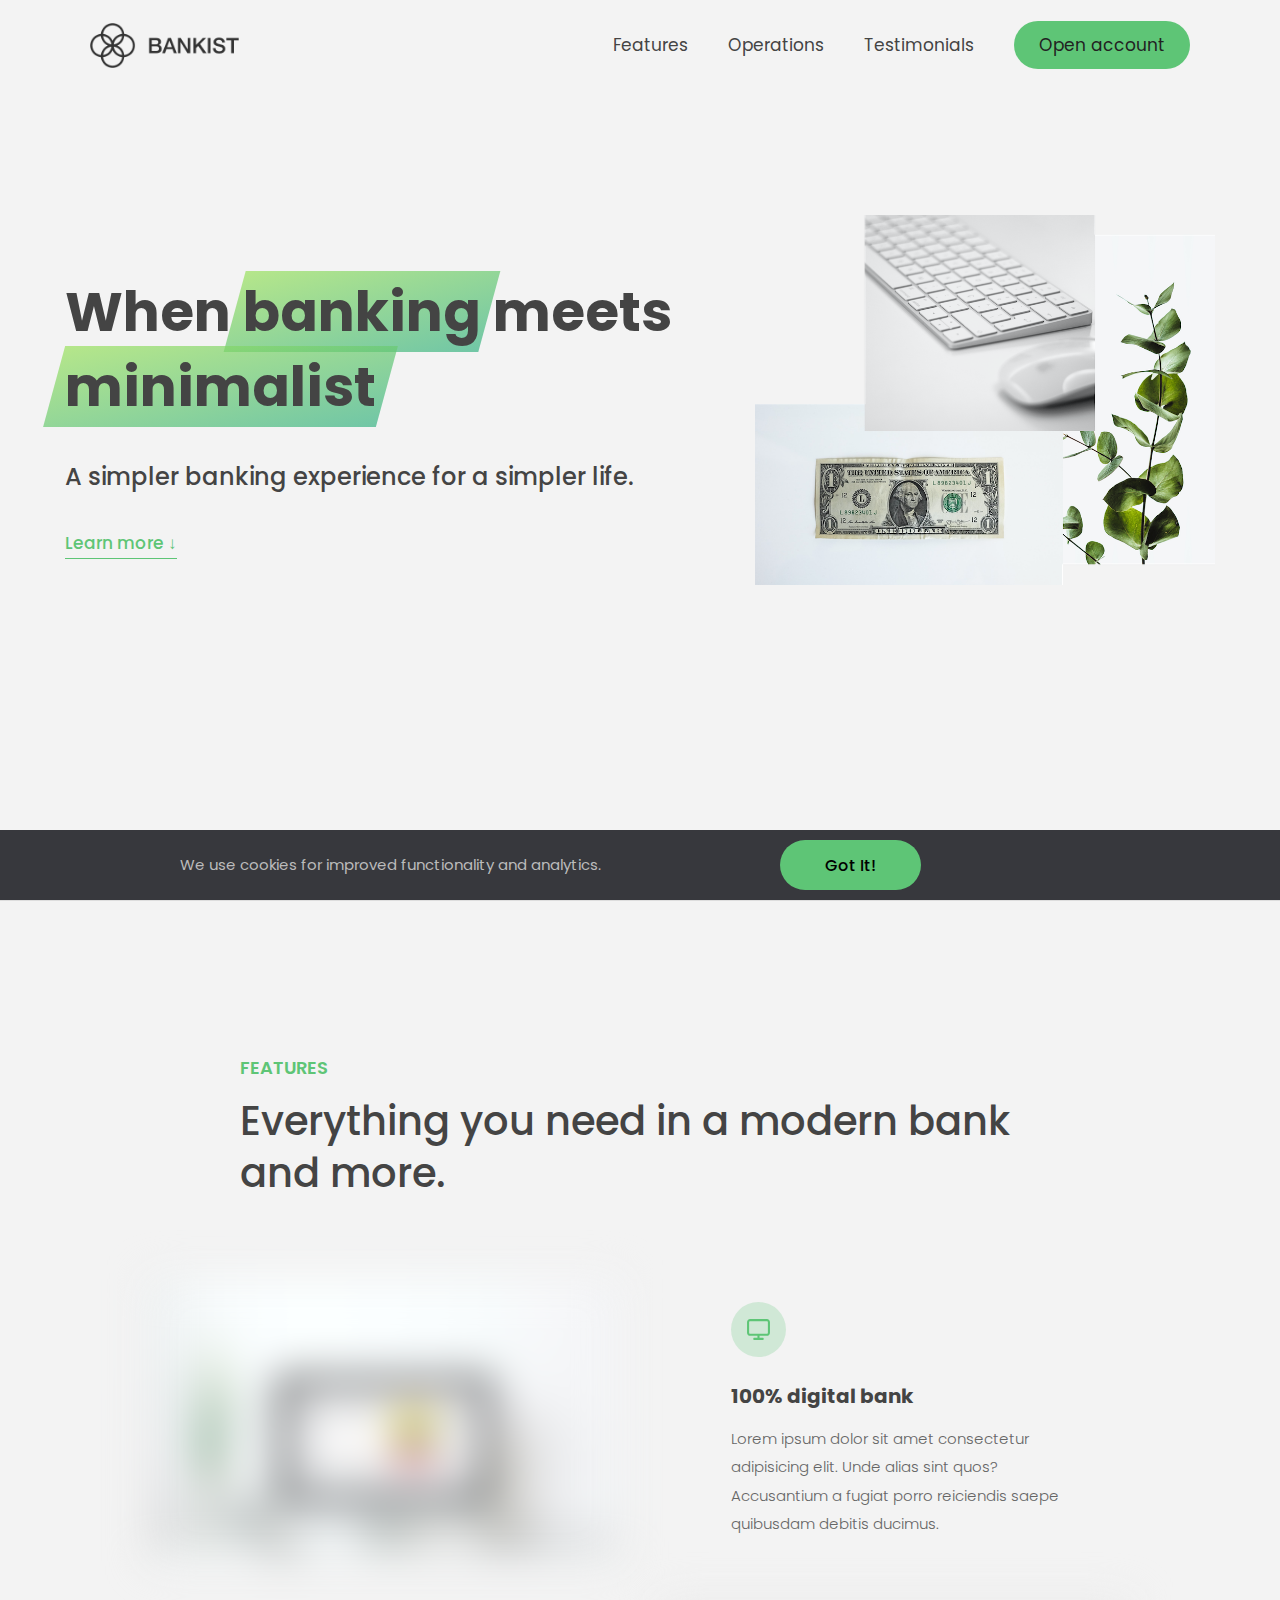
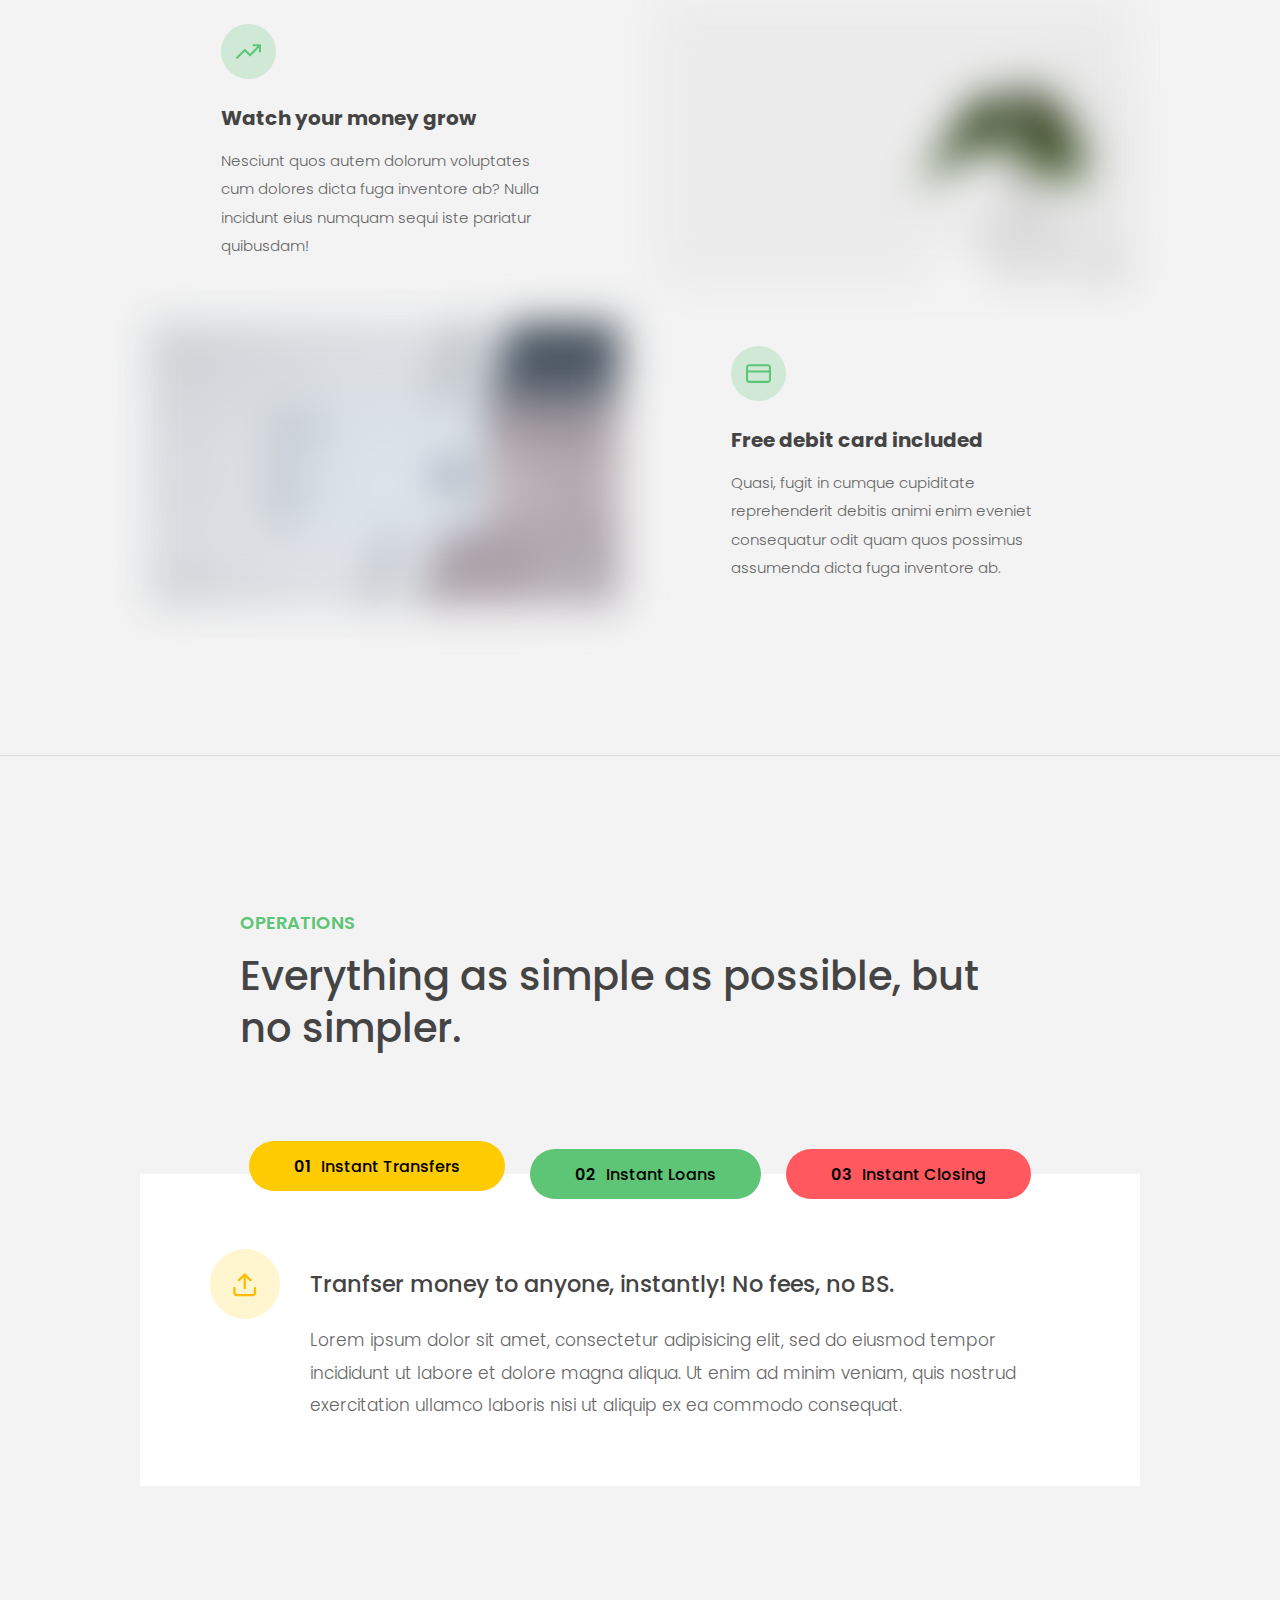
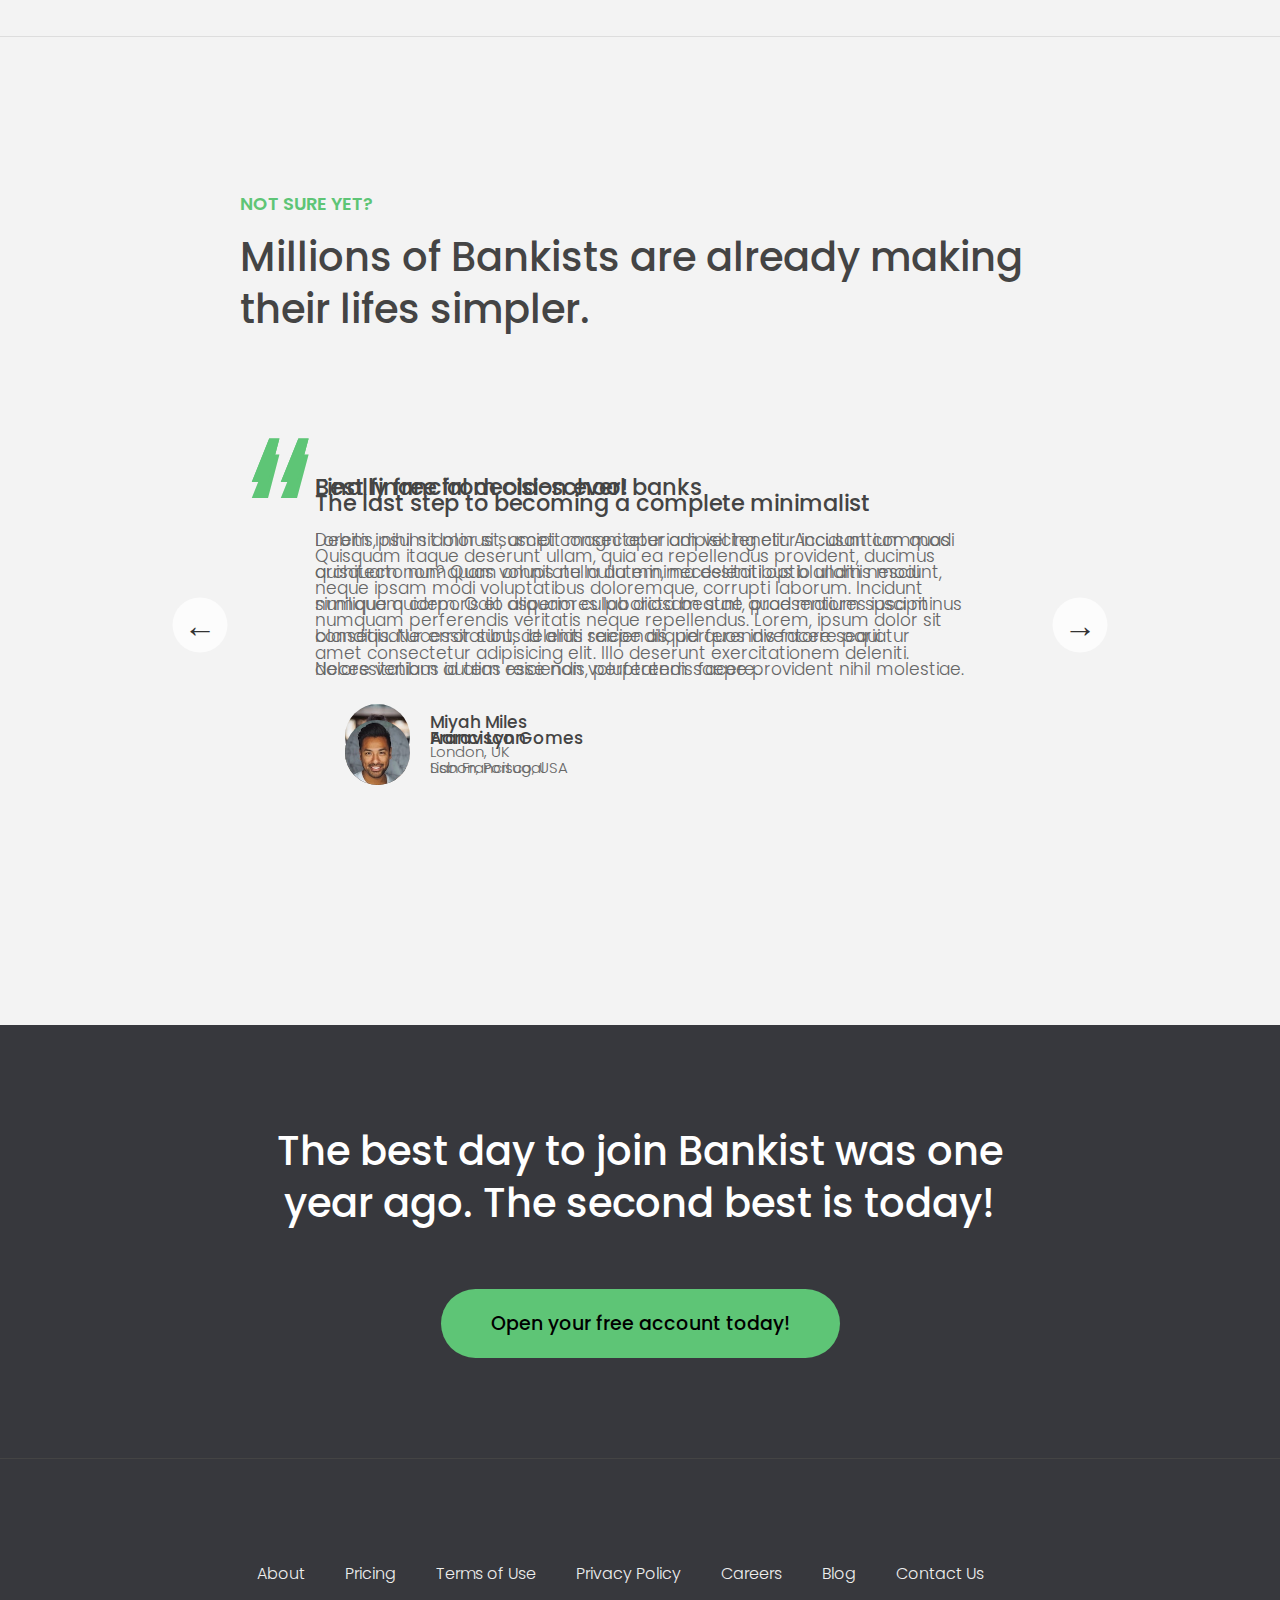
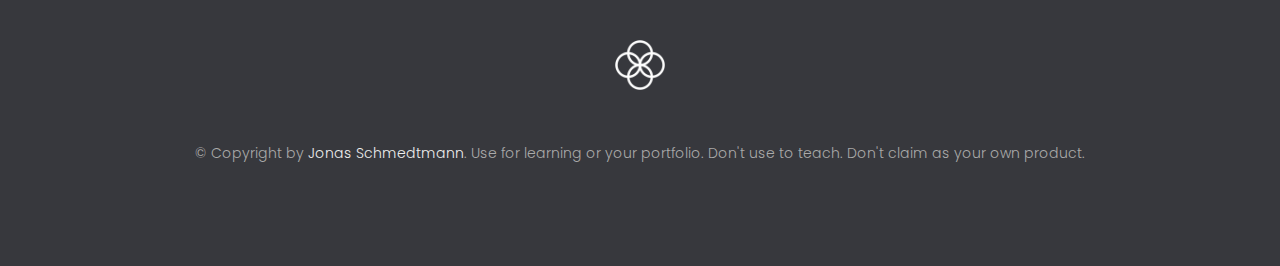
==== 13-Advanced-DOM-Bankist/index.html @ a2895d8b "Advanced DOM" ====
<!DOCTYPE html>
<html lang="en">
  <head>
    <meta charset="UTF-8" />
    <meta name="viewport" content="width=device-width, initial-scale=1.0" />
    <meta http-equiv="X-UA-Compatible" content="ie=edge" />
    <link rel="shortcut icon" type="image/png" href="img/icon.png" />

    <link
      href="https://fonts.googleapis.com/css?family=Poppins:300,400,500,600&display=swap"
      rel="stylesheet"
    />
    <link rel="stylesheet" href="style.css" />
    <title>Bankist | When Banking meets Minimalist</title>
  </head>
  <body>
    <header class="header">
      <nav class="nav">
        <img
          src="img/logo.png"
          alt="Bankist logo"
          class="nav__logo"
          id="logo"
          designer="john"
          data-version-number="3"
        />
        <ul class="nav__links">
          <li class="nav__item">
            <a class="nav__link" href="#">Features</a>
          </li>
          <li class="nav__item">
            <a class="nav__link" href="">Operations</a>
          </li>
          <li class="nav__item">
            <a class="nav__link" href="">Testimonials</a>
          </li>
          <li class="nav__item">
            <a class="nav__link nav__link--btn btn--show-modal" href="#"
              >Open account</a
            >
          </li>
        </ul>
      </nav>

      <div class="header__title">
        <h1 onClick="alert('HTML Alert')">
          When
          <!-- Green highlight effect -->
          <span class="highlight">banking</span>
          meets<br />
          <span class="highlight">minimalist</span>
        </h1>
        <h4>A simpler banking experience for a simpler life.</h4>
        <button class="btn--text btn--scroll-to">Learn more &DownArrow;</button>
        <img
          src="img/hero.png"
          class="header__img"
          alt="Minimalist bank items"
        />
      </div>
    </header>

    <section class="section" id="section--1">
      <div class="section__title">
        <h2 class="section__description">Features</h2>
        <h3 class="section__header">
          Everything you need in a modern bank and more.
        </h3>
      </div>

      <div class="features">
        <img
          src="img/digital-lazy.jpg"
          data-src="img/digital.jpg"
          alt="Computer"
          class="features__img lazy-img"
        />
        <div class="features__feature">
          <div class="features__icon">
            <svg>
              <use xlink:href="img/icons.svg#icon-monitor"></use>
            </svg>
          </div>
          <h5 class="features__header">100% digital bank</h5>
          <p>
            Lorem ipsum dolor sit amet consectetur adipisicing elit. Unde alias
            sint quos? Accusantium a fugiat porro reiciendis saepe quibusdam
            debitis ducimus.
          </p>
        </div>

        <div class="features__feature">
          <div class="features__icon">
            <svg>
              <use xlink:href="img/icons.svg#icon-trending-up"></use>
            </svg>
          </div>
          <h5 class="features__header">Watch your money grow</h5>
          <p>
            Nesciunt quos autem dolorum voluptates cum dolores dicta fuga
            inventore ab? Nulla incidunt eius numquam sequi iste pariatur
            quibusdam!
          </p>
        </div>
        <img
          src="img/grow-lazy.jpg"
          data-src="img/grow.jpg"
          alt="Plant"
          class="features__img lazy-img"
        />

        <img
          src="img/card-lazy.jpg"
          data-src="img/card.jpg"
          alt="Credit card"
          class="features__img lazy-img"
        />
        <div class="features__feature">
          <div class="features__icon">
            <svg>
              <use xlink:href="img/icons.svg#icon-credit-card"></use>
            </svg>
          </div>
          <h5 class="features__header">Free debit card included</h5>
          <p>
            Quasi, fugit in cumque cupiditate reprehenderit debitis animi enim
            eveniet consequatur odit quam quos possimus assumenda dicta fuga
            inventore ab.
          </p>
        </div>
      </div>
    </section>

    <section class="section" id="section--2">
      <div class="section__title">
        <h2 class="section__description">Operations</h2>
        <h3 class="section__header">
          Everything as simple as possible, but no simpler.
        </h3>
      </div>

      <div class="operations">
        <div class="operations__tab-container">
          <button
            class="btn operations__tab operations__tab--1 operations__tab--active"
            data-tab="1"
          >
            <span>01</span>Instant Transfers
          </button>
          <button class="btn operations__tab operations__tab--2" data-tab="2">
            <span>02</span>Instant Loans
          </button>
          <button class="btn operations__tab operations__tab--3" data-tab="3">
            <span>03</span>Instant Closing
          </button>
        </div>
        <div
          class="operations__content operations__content--1 operations__content--active"
        >
          <div class="operations__icon operations__icon--1">
            <svg>
              <use xlink:href="img/icons.svg#icon-upload"></use>
            </svg>
          </div>
          <h5 class="operations__header">
            Tranfser money to anyone, instantly! No fees, no BS.
          </h5>
          <p>
            Lorem ipsum dolor sit amet, consectetur adipisicing elit, sed do
            eiusmod tempor incididunt ut labore et dolore magna aliqua. Ut enim
            ad minim veniam, quis nostrud exercitation ullamco laboris nisi ut
            aliquip ex ea commodo consequat.
          </p>
        </div>

        <div class="operations__content operations__content--2">
          <div class="operations__icon operations__icon--2">
            <svg>
              <use xlink:href="img/icons.svg#icon-home"></use>
            </svg>
          </div>
          <h5 class="operations__header">
            Buy a home or make your dreams come true, with instant loans.
          </h5>
          <p>
            Duis aute irure dolor in reprehenderit in voluptate velit esse
            cillum dolore eu fugiat nulla pariatur. Excepteur sint occaecat
            cupidatat non proident, sunt in culpa qui officia deserunt mollit
            anim id est laborum.
          </p>
        </div>
        <div class="operations__content operations__content--3">
          <div class="operations__icon operations__icon--3">
            <svg>
              <use xlink:href="img/icons.svg#icon-user-x"></use>
            </svg>
          </div>
          <h5 class="operations__header">
            No longer need your account? No problem! Close it instantly.
          </h5>
          <p>
            Excepteur sint occaecat cupidatat non proident, sunt in culpa qui
            officia deserunt mollit anim id est laborum. Ut enim ad minim
            veniam, quis nostrud exercitation ullamco laboris nisi ut aliquip ex
            ea commodo consequat.
          </p>
        </div>
      </div>
    </section>

    <section class="section" id="section--3">
      <div class="section__title section__title--testimonials">
        <h2 class="section__description">Not sure yet?</h2>
        <h3 class="section__header">
          Millions of Bankists are already making their lifes simpler.
        </h3>
      </div>

      <div class="slider">
        <div class="slide slide--1">
          <div class="testimonial">
            <h5 class="testimonial__header">Best financial decision ever!</h5>
            <blockquote class="testimonial__text">
              Lorem ipsum dolor sit, amet consectetur adipisicing elit.
              Accusantium quas quisquam non? Quas voluptate nulla minima
              deleniti optio ullam nesciunt, numquam corporis et asperiores
              laboriosam sunt, praesentium suscipit blanditiis. Necessitatibus
              id alias reiciendis, perferendis facere pariatur dolore veniam
              autem esse non voluptatem saepe provident nihil molestiae.
            </blockquote>
            <address class="testimonial__author">
              <img src="img/user-1.jpg" alt="" class="testimonial__photo" />
              <h6 class="testimonial__name">Aarav Lynn</h6>
              <p class="testimonial__location">San Francisco, USA</p>
            </address>
          </div>
        </div>

        <div class="slide slide--2">
          <div class="testimonial">
            <h5 class="testimonial__header">
              The last step to becoming a complete minimalist
            </h5>
            <blockquote class="testimonial__text">
              Quisquam itaque deserunt ullam, quia ea repellendus provident,
              ducimus neque ipsam modi voluptatibus doloremque, corrupti
              laborum. Incidunt numquam perferendis veritatis neque repellendus.
              Lorem, ipsum dolor sit amet consectetur adipisicing elit. Illo
              deserunt exercitationem deleniti.
            </blockquote>
            <address class="testimonial__author">
              <img src="img/user-2.jpg" alt="" class="testimonial__photo" />
              <h6 class="testimonial__name">Miyah Miles</h6>
              <p class="testimonial__location">London, UK</p>
            </address>
          </div>
        </div>

        <div class="slide slide--3">
          <div class="testimonial">
            <h5 class="testimonial__header">
              Finally free from old-school banks
            </h5>
            <blockquote class="testimonial__text">
              Debitis, nihil sit minus suscipit magni aperiam vel tenetur
              incidunt commodi architecto numquam omnis nulla autem,
              necessitatibus blanditiis modi similique quidem. Odio aliquam
              culpa dicta beatae quod maiores ipsa minus consequatur error sunt,
              deleniti saepe aliquid quos inventore sequi. Necessitatibus id
              alias reiciendis, perferendis facere.
            </blockquote>
            <address class="testimonial__author">
              <img src="img/user-3.jpg" alt="" class="testimonial__photo" />
              <h6 class="testimonial__name">Francisco Gomes</h6>
              <p class="testimonial__location">Lisbon, Portugal</p>
            </address>
          </div>
        </div>

        <!-- <div class="slide"><img src="img/img-1.jpg" alt="Photo 1" /></div>
        <div class="slide"><img src="img/img-2.jpg" alt="Photo 2" /></div>
        <div class="slide"><img src="img/img-3.jpg" alt="Photo 3" /></div>
        <div class="slide"><img src="img/img-4.jpg" alt="Photo 4" /></div> -->
        <button class="slider__btn slider__btn--left">&larr;</button>
        <button class="slider__btn slider__btn--right">&rarr;</button>
        <div class="dots"></div>
      </div>
    </section>

    <section class="section section--sign-up">
      <div class="section__title">
        <h3 class="section__header">
          The best day to join Bankist was one year ago. The second best is
          today!
        </h3>
      </div>
      <button class="btn btn--show-modal">Open your free account today!</button>
    </section>

    <footer class="footer">
      <ul class="footer__nav">
        <li class="footer__item">
          <a class="footer__link" href="#">About</a>
        </li>
        <li class="footer__item">
          <a class="footer__link" href="#">Pricing</a>
        </li>
        <li class="footer__item">
          <a class="footer__link" href="#">Terms of Use</a>
        </li>
        <li class="footer__item">
          <a class="footer__link" href="#">Privacy Policy</a>
        </li>
        <li class="footer__item">
          <a class="footer__link" href="#">Careers</a>
        </li>
        <li class="footer__item">
          <a class="footer__link" href="#">Blog</a>
        </li>
        <li class="footer__item">
          <a class="footer__link" href="#">Contact Us</a>
        </li>
      </ul>
      <img src="img/icon.png" alt="Logo" class="footer__logo" />
      <p class="footer__copyright">
        &copy; Copyright by
        <a
          class="footer__link twitter-link"
          target="_blank"
          href="https://twitter.com/jonasschmedtman"
          >Jonas Schmedtmann</a
        >. Use for learning or your portfolio. Don't use to teach. Don't claim
        as your own product.
      </p>
    </footer>

    <div class="modal hidden">
      <button class="btn--close-modal">&times;</button>
      <h2 class="modal__header">
        Open your bank account <br />
        in just <span class="highlight">5 minutes</span>
      </h2>
      <form class="modal__form">
        <label>First Name</label>
        <input type="text" />
        <label>Last Name</label>
        <input type="text" />
        <label>Email Address</label>
        <input type="email" />
        <button class="btn">Next step &rarr;</button>
      </form>
    </div>
    <div class="overlay hidden"></div>

    <script src="script.js"></script>
  </body>
</html>
---- 13-Advanced-DOM-Bankist/style.css ----
/* The page is NOT responsive. You can implement responsiveness yourself if you wanna have some fun 😃 */

:root {
  --color-primary: #5ec576;
  --color-secondary: #ffcb03;
  --color-tertiary: #ff585f;
  --color-primary-darker: #4bbb7d;
  --color-secondary-darker: #ffbb00;
  --color-tertiary-darker: #fd424b;
  --color-primary-opacity: #5ec5763a;
  --color-secondary-opacity: #ffcd0331;
  --color-tertiary-opacity: #ff58602d;
  --gradient-primary: linear-gradient(to top left, #39b385, #9be15d);
  --gradient-secondary: linear-gradient(to top left, #ffb003, #ffcb03);
}

* {
  margin: 0;
  padding: 0;
  box-sizing: inherit;
}

html {
  font-size: 62.5%;
  box-sizing: border-box;
}

body {
  font-family: 'Poppins', sans-serif;
  font-weight: 300;
  color: #444;
  line-height: 1.9;
  background-color: #f3f3f3;
}

/* GENERAL ELEMENTS */
.section {
  padding: 15rem 3rem;
  border-top: 1px solid #ddd;

  transition: transform 1s, opacity 1s;
}

.section--hidden {
  opacity: 0;
  transform: translateY(8rem);
}

.section__title {
  max-width: 80rem;
  margin: 0 auto 8rem auto;
}

.section__description {
  font-size: 1.8rem;
  font-weight: 600;
  text-transform: uppercase;
  color: var(--color-primary);
  margin-bottom: 1rem;
}

.section__header {
  font-size: 4rem;
  line-height: 1.3;
  font-weight: 500;
}

.btn {
  display: inline-block;
  background-color: var(--color-primary);
  font-size: 1.6rem;
  font-family: inherit;
  font-weight: 500;
  border: none;
  padding: 1.25rem 4.5rem;
  border-radius: 10rem;
  cursor: pointer;
  transition: all 0.3s;
}

.btn:hover {
  background-color: var(--color-primary-darker);
}

.btn--text {
  display: inline-block;
  background: none;
  font-size: 1.7rem;
  font-family: inherit;
  font-weight: 500;
  color: var(--color-primary);
  border: none;
  border-bottom: 1px solid currentColor;
  padding-bottom: 2px;
  cursor: pointer;
  transition: all 0.3s;
}

p {
  color: #666;
}

/* This is BAD for accessibility! Don't do in the real world! */
button:focus {
  outline: none;
}

img {
  transition: filter 0.5s;
}

.lazy-img {
  filter: blur(20px);
}

/* NAVIGATION */
.nav {
  display: flex;
  justify-content: space-between;
  align-items: center;
  height: 9rem;
  width: 100%;
  padding: 0 6rem;
  z-index: 100;
}

/* nav and stickly class at the same time */
.nav.sticky {
  position: fixed;
  background-color: rgba(255, 255, 255, 0.95);
}

.nav__logo {
  height: 4.5rem;
  transition: all 0.3s;
}

.nav__links {
  display: flex;
  align-items: center;
  list-style: none;
}

.nav__item {
  margin-left: 4rem;
}

.nav__link:link,
.nav__link:visited {
  font-size: 1.7rem;
  font-weight: 400;
  color: inherit;
  text-decoration: none;
  display: block;
  transition: all 0.3s;
}

.nav__link--btn:link,
.nav__link--btn:visited {
  padding: 0.8rem 2.5rem;
  border-radius: 3rem;
  background-color: var(--color-primary);
  color: #222;
}

.nav__link--btn:hover,
.nav__link--btn:active {
  color: inherit;
  background-color: var(--color-primary-darker);
  color: #333;
}

/* HEADER */
.header {
  padding: 0 3rem;
  height: 100vh;
  display: flex;
  flex-direction: column;
  align-items: center;
}

.header__title {
  flex: 1;

  max-width: 115rem;
  display: grid;
  grid-template-columns: 3fr 2fr;
  row-gap: 3rem;
  align-content: center;
  justify-content: center;

  align-items: start;
  justify-items: start;
}

h1 {
  font-size: 5.5rem;
  line-height: 1.35;
}

h4 {
  font-size: 2.4rem;
  font-weight: 500;
}

.header__img {
  width: 100%;
  grid-column: 2 / 3;
  grid-row: 1 / span 4;
  transform: translateY(-6rem);
}

.highlight {
  position: relative;
}

.highlight::after {
  display: block;
  content: '';
  position: absolute;
  bottom: 0;
  left: 0;
  height: 100%;
  width: 100%;
  z-index: -1;
  opacity: 0.7;
  transform: scale(1.07, 1.05) skewX(-15deg);
  background-image: var(--gradient-primary);
}

/* FEATURES */
.features {
  display: grid;
  grid-template-columns: 1fr 1fr;
  gap: 4rem;
  margin: 0 12rem;
}

.features__img {
  width: 100%;
}

.features__feature {
  align-self: center;
  justify-self: center;
  width: 70%;
  font-size: 1.5rem;
}

.features__icon {
  display: flex;
  align-items: center;
  justify-content: center;
  background-color: var(--color-primary-opacity);
  height: 5.5rem;
  width: 5.5rem;
  border-radius: 50%;
  margin-bottom: 2rem;
}

.features__icon svg {
  height: 2.5rem;
  width: 2.5rem;
  fill: var(--color-primary);
}

.features__header {
  font-size: 2rem;
  margin-bottom: 1rem;
}

/* OPERATIONS */
.operations {
  max-width: 100rem;
  margin: 12rem auto 0 auto;

  background-color: #fff;
}

.operations__tab-container {
  display: flex;
  justify-content: center;
}

.operations__tab {
  margin-right: 2.5rem;
  transform: translateY(-50%);
}

.operations__tab span {
  margin-right: 1rem;
  font-weight: 600;
  display: inline-block;
}

.operations__tab--1 {
  background-color: var(--color-secondary);
}

.operations__tab--1:hover {
  background-color: var(--color-secondary-darker);
}

.operations__tab--3 {
  background-color: var(--color-tertiary);
  margin: 0;
}

.operations__tab--3:hover {
  background-color: var(--color-tertiary-darker);
}

.operations__tab--active {
  transform: translateY(-66%);
}

.operations__content {
  display: none;

  /* JUST PRESENTATIONAL */
  font-size: 1.7rem;
  padding: 2.5rem 7rem 6.5rem 7rem;
}

.operations__content--active {
  display: grid;
  grid-template-columns: 7rem 1fr;
  column-gap: 3rem;
  row-gap: 0.5rem;
}

.operations__header {
  font-size: 2.25rem;
  font-weight: 500;
  align-self: center;
}

.operations__icon {
  display: flex;
  align-items: center;
  justify-content: center;
  height: 7rem;
  width: 7rem;
  border-radius: 50%;
}

.operations__icon svg {
  height: 2.75rem;
  width: 2.75rem;
}

.operations__content p {
  grid-column: 2;
}

.operations__icon--1 {
  background-color: var(--color-secondary-opacity);
}
.operations__icon--2 {
  background-color: var(--color-primary-opacity);
}
.operations__icon--3 {
  background-color: var(--color-tertiary-opacity);
}
.operations__icon--1 svg {
  fill: var(--color-secondary-darker);
}
.operations__icon--2 svg {
  fill: var(--color-primary);
}
.operations__icon--3 svg {
  fill: var(--color-tertiary);
}

/* SLIDER */
.slider {
  max-width: 100rem;
  height: 50rem;
  margin: 0 auto;
  position: relative;

  /* IN THE END */
  overflow: hidden;
}

.slide {
  position: absolute;
  top: 0;
  width: 100%;
  height: 50rem;

  display: flex;
  align-items: center;
  justify-content: center;

  /* THIS creates the animation! */
  transition: transform 1s;
}

.slide > img {
  /* Only for images that have different size than slide */
  width: 100%;
  height: 100%;
  object-fit: cover;
}

.slider__btn {
  position: absolute;
  top: 50%;
  z-index: 10;

  border: none;
  background: rgba(255, 255, 255, 0.7);
  font-family: inherit;
  color: #333;
  border-radius: 50%;
  height: 5.5rem;
  width: 5.5rem;
  font-size: 3.25rem;
  cursor: pointer;
}

.slider__btn--left {
  left: 6%;
  transform: translate(-50%, -50%);
}

.slider__btn--right {
  right: 6%;
  transform: translate(50%, -50%);
}

.dots {
  position: absolute;
  bottom: 5%;
  left: 50%;
  transform: translateX(-50%);
  display: flex;
}

.dots__dot {
  border: none;
  background-color: #b9b9b9;
  opacity: 0.7;
  height: 1rem;
  width: 1rem;
  border-radius: 50%;
  margin-right: 1.75rem;
  cursor: pointer;
  transition: all 0.5s;

  /* Only necessary when overlying images */
  /* box-shadow: 0 0.6rem 1.5rem rgba(0, 0, 0, 0.7); */
}

.dots__dot:last-child {
  margin: 0;
}

.dots__dot--active {
  /* background-color: #fff; */
  background-color: #888;
  opacity: 1;
}

/* TESTIMONIALS */
.testimonial {
  width: 65%;
  position: relative;
}

.testimonial::before {
  content: '\201C';
  position: absolute;
  top: -5.7rem;
  left: -6.8rem;
  line-height: 1;
  font-size: 20rem;
  font-family: inherit;
  color: var(--color-primary);
  z-index: -1;
}

.testimonial__header {
  font-size: 2.25rem;
  font-weight: 500;
  margin-bottom: 1.5rem;
}

.testimonial__text {
  font-size: 1.7rem;
  margin-bottom: 3.5rem;
  color: #666;
}

.testimonial__author {
  margin-left: 3rem;
  font-style: normal;

  display: grid;
  grid-template-columns: 6.5rem 1fr;
  column-gap: 2rem;
}

.testimonial__photo {
  grid-row: 1 / span 2;
  width: 6.5rem;
  border-radius: 50%;
}

.testimonial__name {
  font-size: 1.7rem;
  font-weight: 500;
  align-self: end;
  margin: 0;
}

.testimonial__location {
  font-size: 1.5rem;
}

.section__title--testimonials {
  margin-bottom: 4rem;
}

/* SIGNUP */
.section--sign-up {
  background-color: #37383d;
  border-top: none;
  border-bottom: 1px solid #444;
  text-align: center;
  padding: 10rem 3rem;
}

.section--sign-up .section__header {
  color: #fff;
  text-align: center;
}

.section--sign-up .section__title {
  margin-bottom: 6rem;
}

.section--sign-up .btn {
  font-size: 1.9rem;
  padding: 2rem 5rem;
}

/* FOOTER */
.footer {
  padding: 10rem 3rem;
  background-color: #37383d;
}

.footer__nav {
  list-style: none;
  display: flex;
  justify-content: center;
  margin-bottom: 5rem;
}

.footer__item {
  margin-right: 4rem;
}

.footer__link {
  font-size: 1.6rem;
  color: #eee;
  text-decoration: none;
}

.footer__logo {
  height: 5rem;
  display: block;
  margin: 0 auto;
  margin-bottom: 5rem;
}

.footer__copyright {
  font-size: 1.4rem;
  color: #aaa;
  text-align: center;
}

.footer__copyright .footer__link {
  font-size: 1.4rem;
}

/* MODAL WINDOW */
.modal {
  position: fixed;
  top: 50%;
  left: 50%;
  transform: translate(-50%, -50%);
  max-width: 60rem;
  background-color: #f3f3f3;
  padding: 5rem 6rem;
  box-shadow: 0 4rem 6rem rgba(0, 0, 0, 0.3);
  z-index: 1000;
  transition: all 0.5s;
}

.overlay {
  position: fixed;
  top: 0;
  left: 0;
  width: 100%;
  height: 100%;
  background-color: rgba(0, 0, 0, 0.5);
  backdrop-filter: blur(4px);
  z-index: 100;
  transition: all 0.5s;
}

.modal__header {
  font-size: 3.25rem;
  margin-bottom: 4.5rem;
  line-height: 1.5;
}

.modal__form {
  margin: 0 3rem;
  display: grid;
  grid-template-columns: 1fr 2fr;
  align-items: center;
  gap: 2.5rem;
}

.modal__form label {
  font-size: 1.7rem;
  font-weight: 500;
}

.modal__form input {
  font-size: 1.7rem;
  padding: 1rem 1.5rem;
  border: 1px solid #ddd;
  border-radius: 0.5rem;
}

.modal__form button {
  grid-column: 1 / span 2;
  justify-self: center;
  margin-top: 1rem;
}

.btn--close-modal {
  font-family: inherit;
  color: inherit;
  position: absolute;
  top: 0.5rem;
  right: 2rem;
  font-size: 4rem;
  cursor: pointer;
  border: none;
  background: none;
}

.hidden {
  visibility: hidden;
  opacity: 0;
}

/* COOKIE MESSAGE */
.cookie-message {
  display: flex;
  align-items: center;
  justify-content: space-evenly;
  width: 100%;
  background-color: white;
  color: #bbb;
  font-size: 1.5rem;
  font-weight: 400;
  padding-top: 10px;
  padding-bottom: 10px;
}
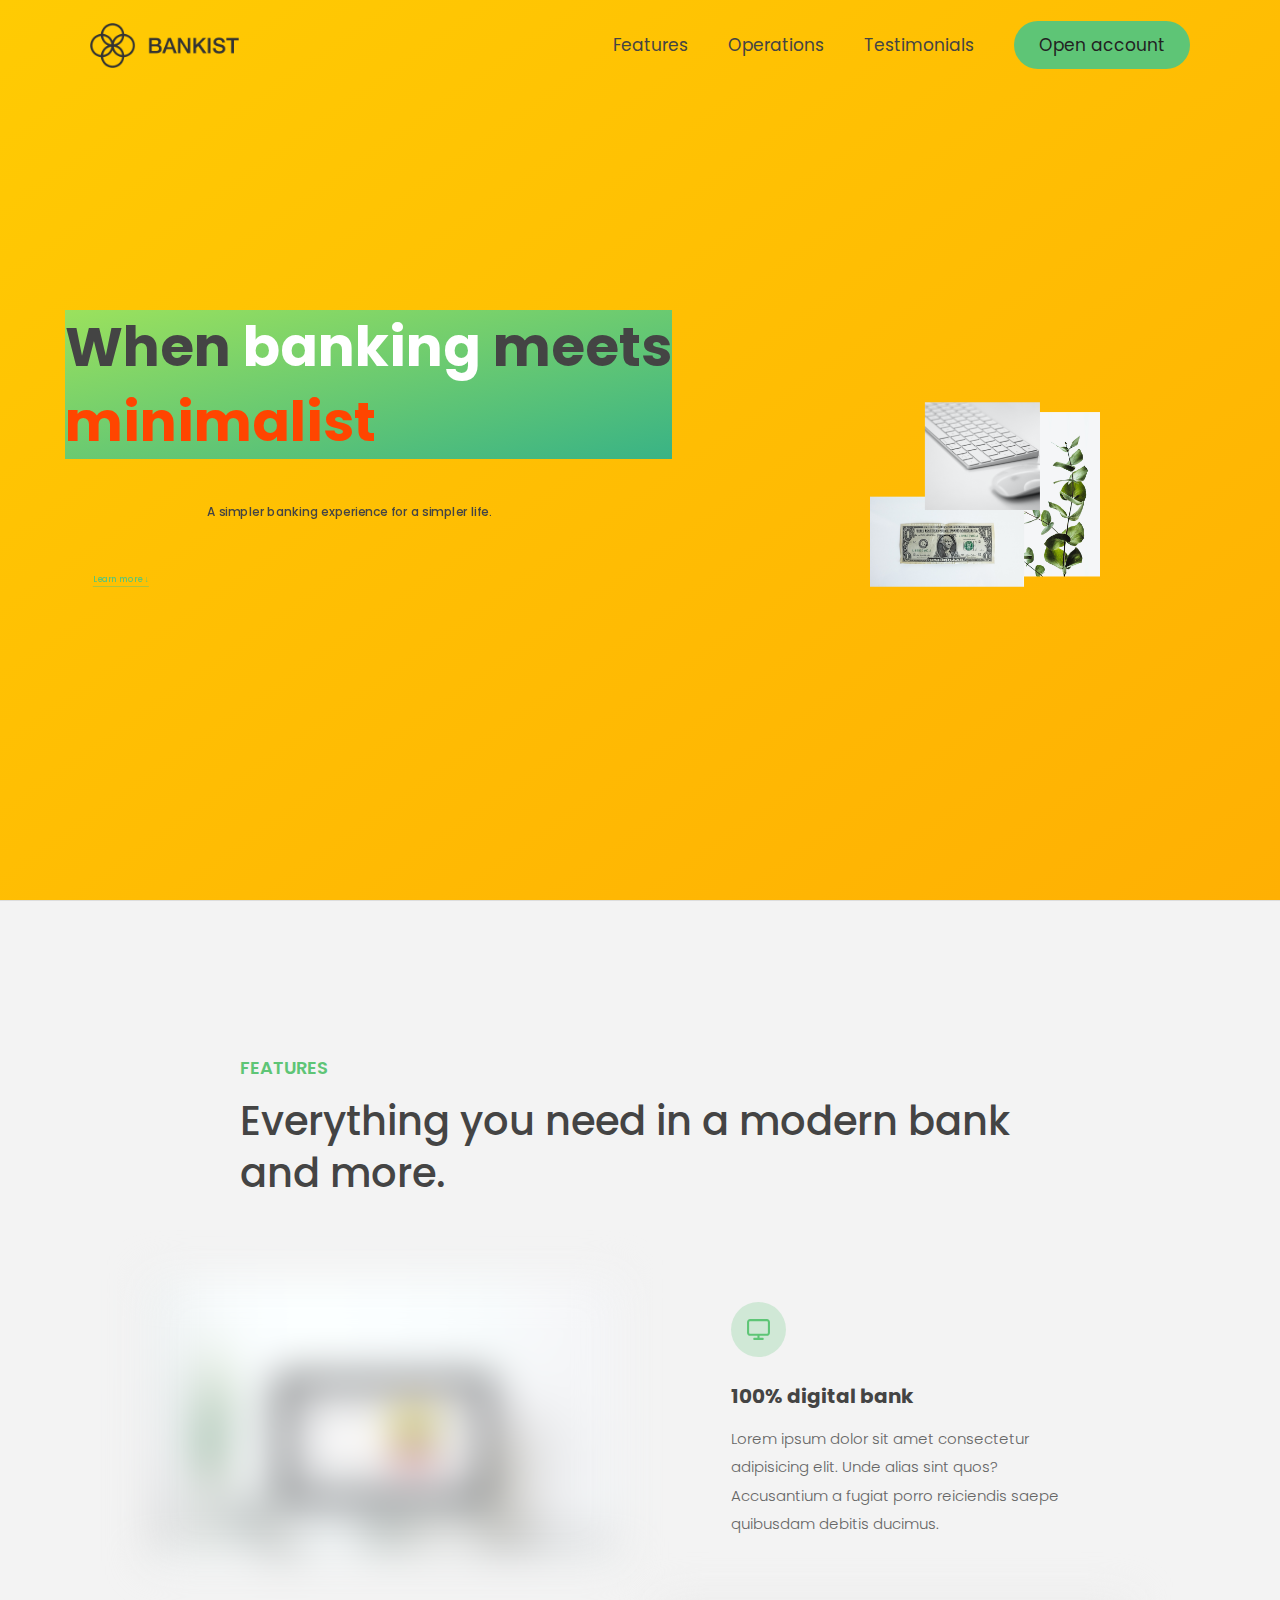
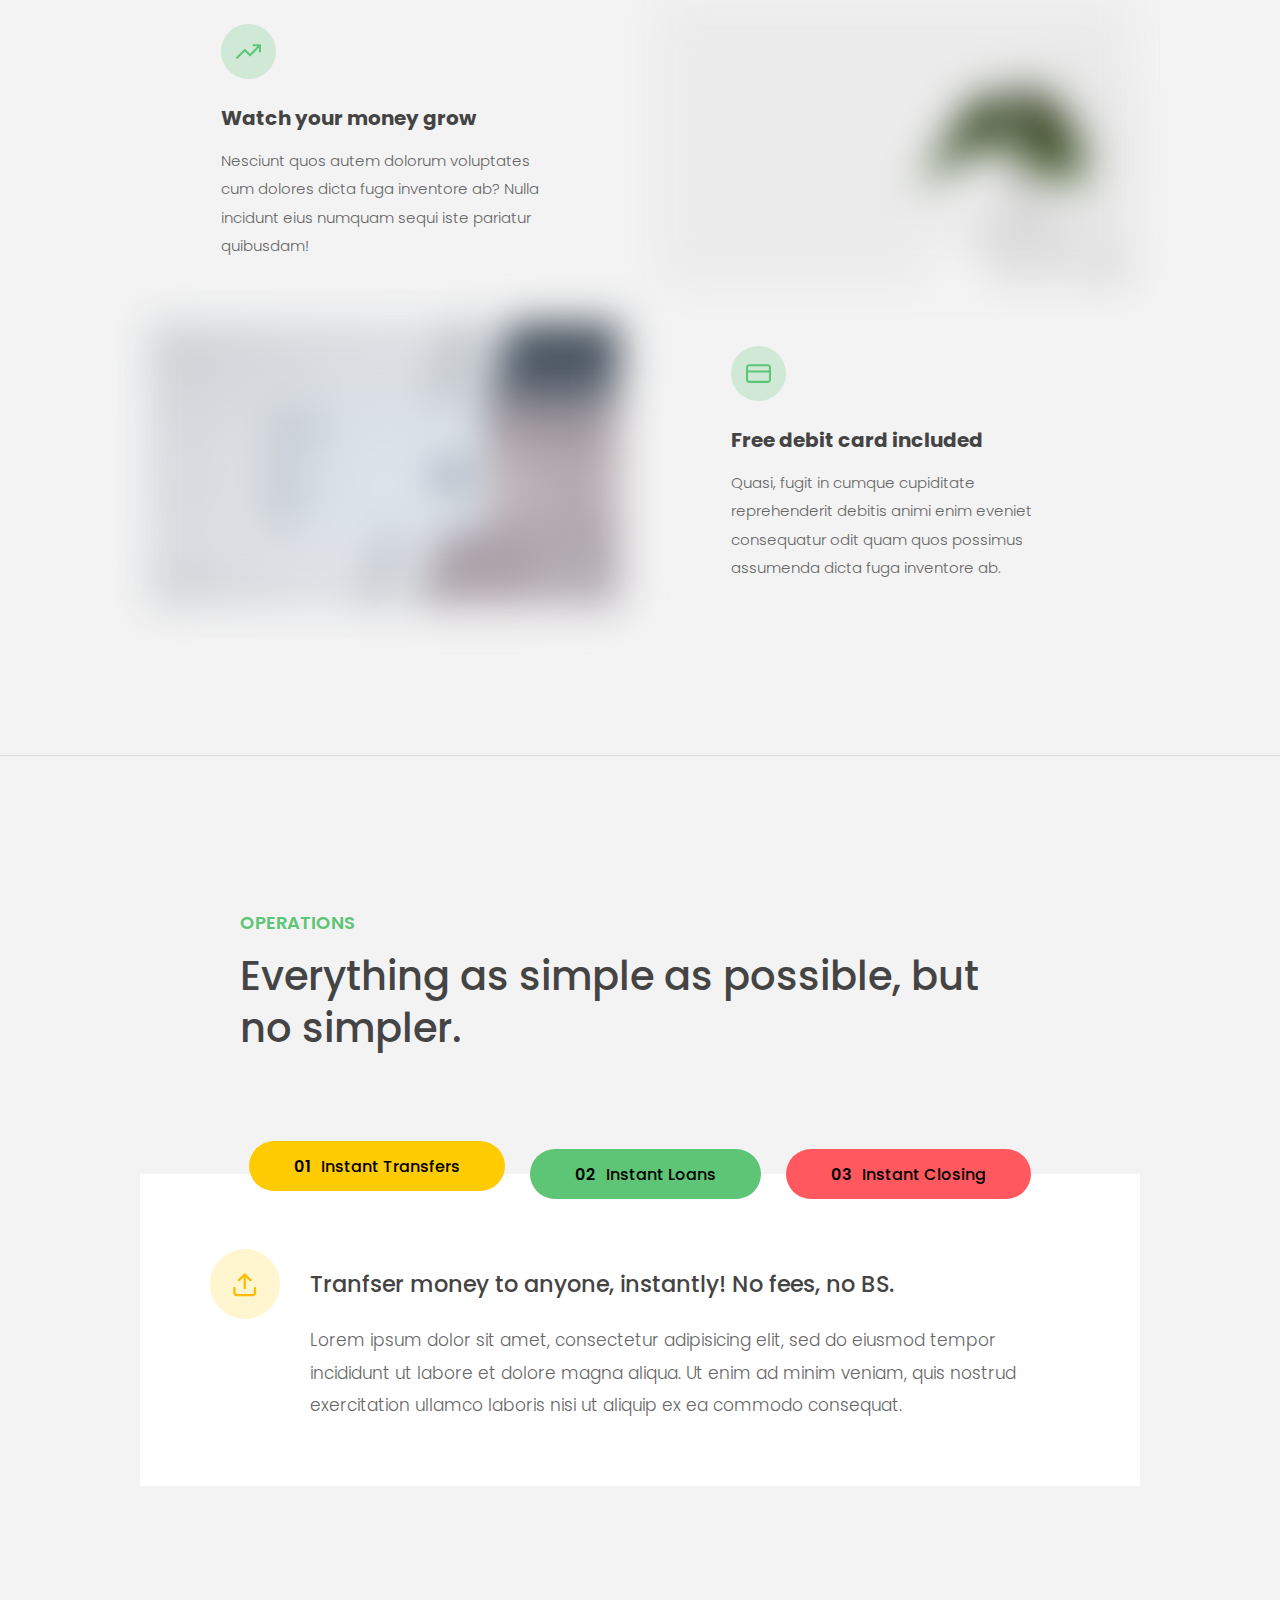
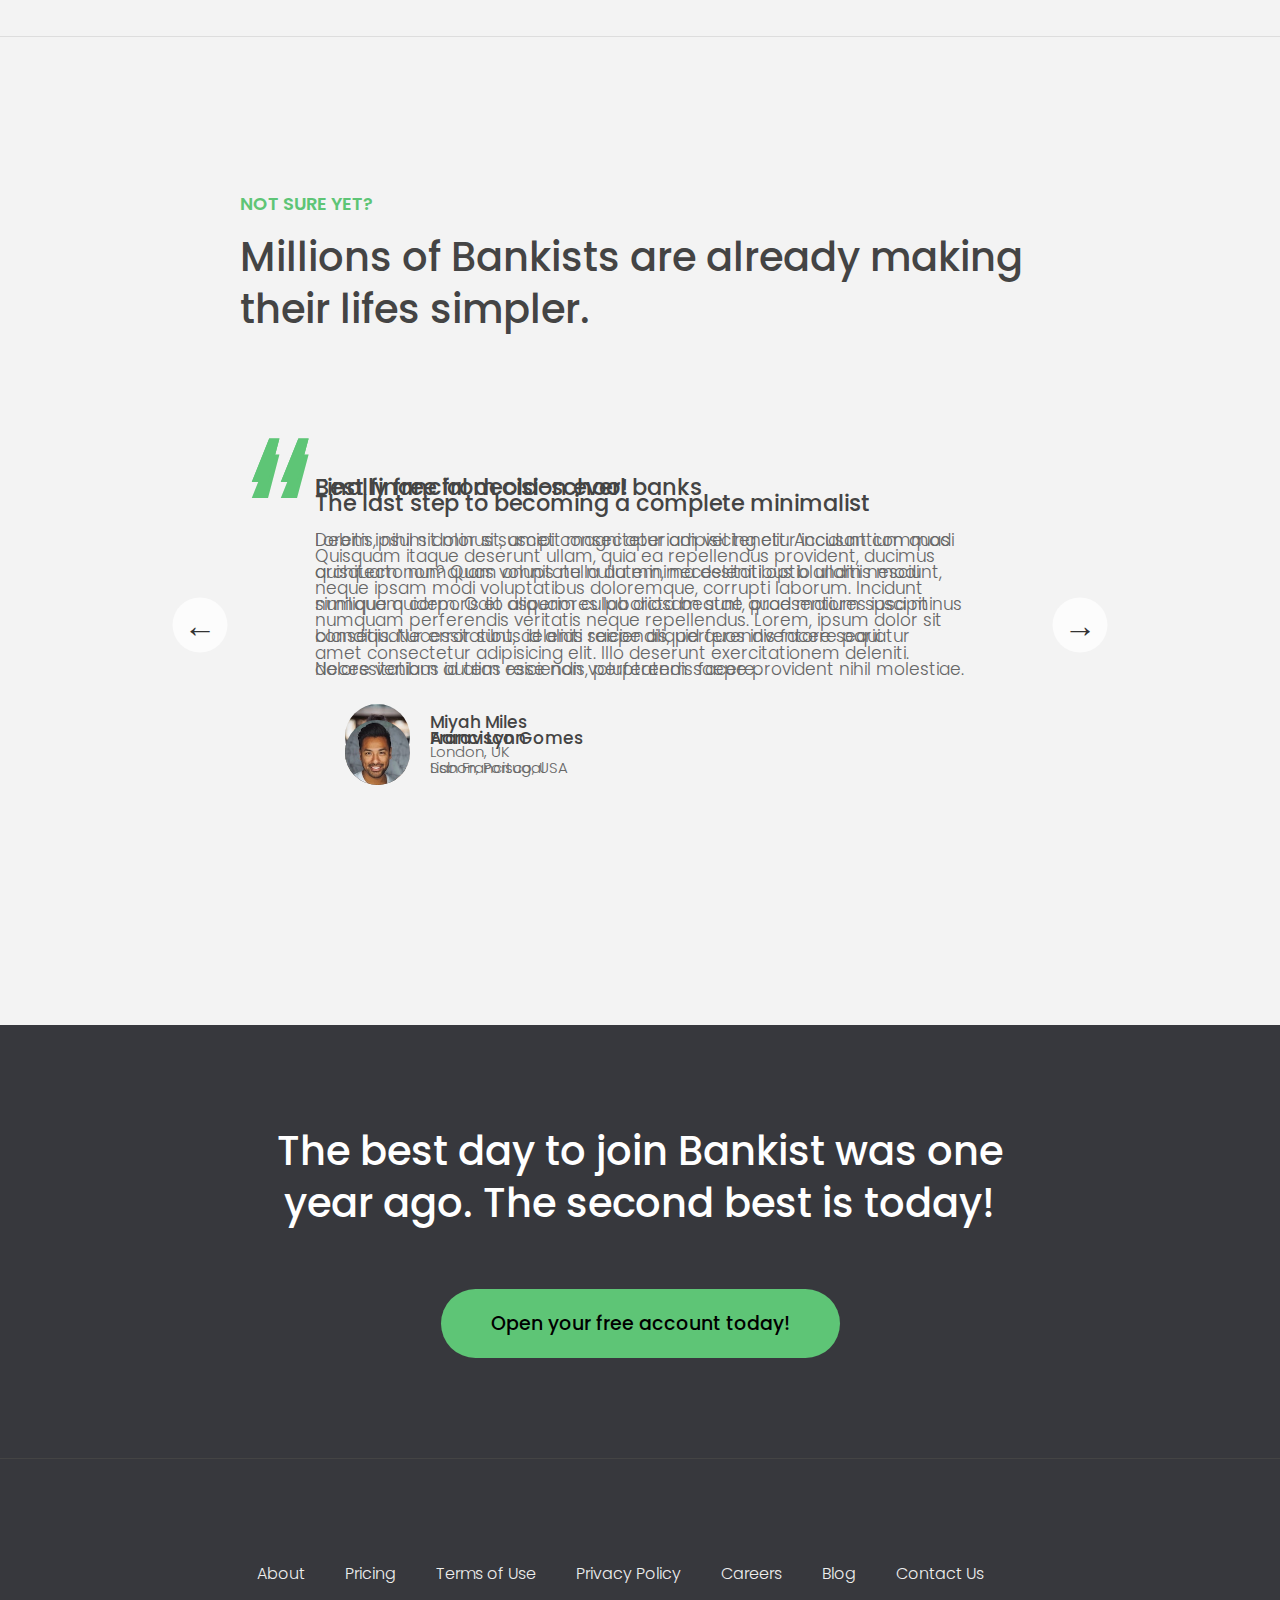
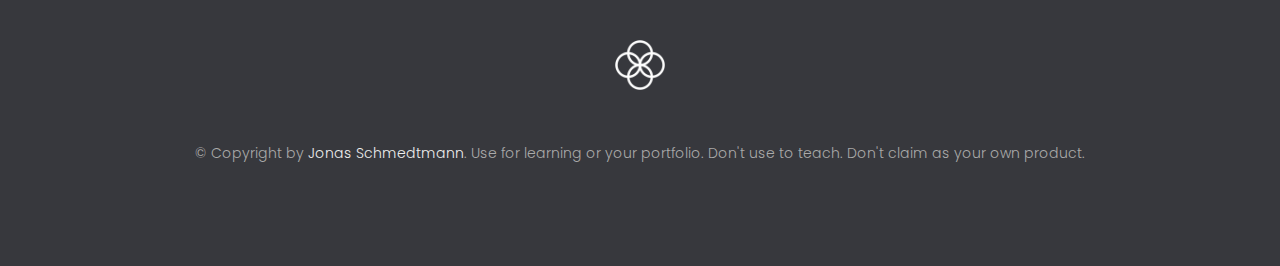
==== commit 0cef8c32: "DOM transversing" ====
--- a/13-Advanced-DOM-Bankist/index.html
+++ b/13-Advanced-DOM-Bankist/index.html
@@ -26,13 +26,13 @@
         />
         <ul class="nav__links">
           <li class="nav__item">
-            <a class="nav__link" href="#">Features</a>
+            <a class="nav__link" href="#section--1">Features</a>
           </li>
           <li class="nav__item">
-            <a class="nav__link" href="">Operations</a>
+            <a class="nav__link" href="#section--2">Operations</a>
           </li>
           <li class="nav__item">
-            <a class="nav__link" href="">Testimonials</a>
+            <a class="nav__link" href="#section--3">Testimonials</a>
           </li>
           <li class="nav__item">
             <a class="nav__link nav__link--btn btn--show-modal" href="#"
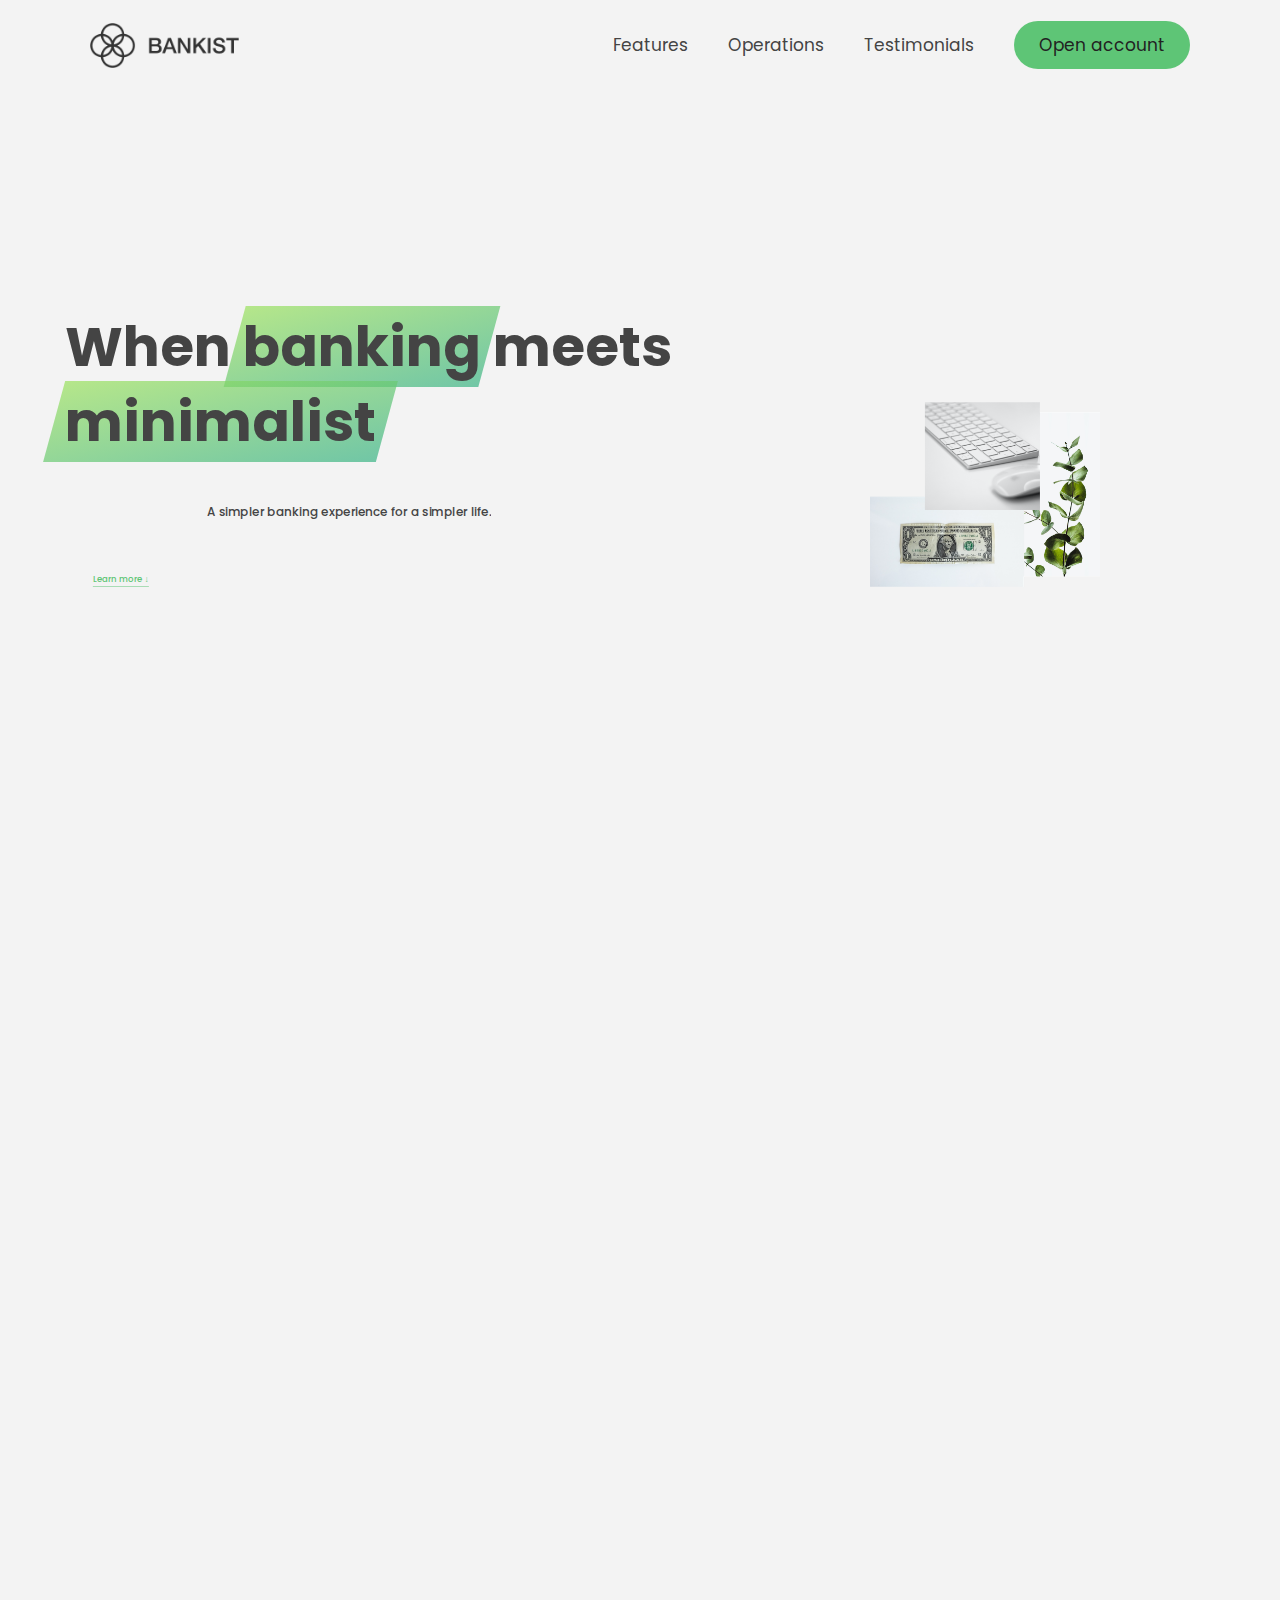
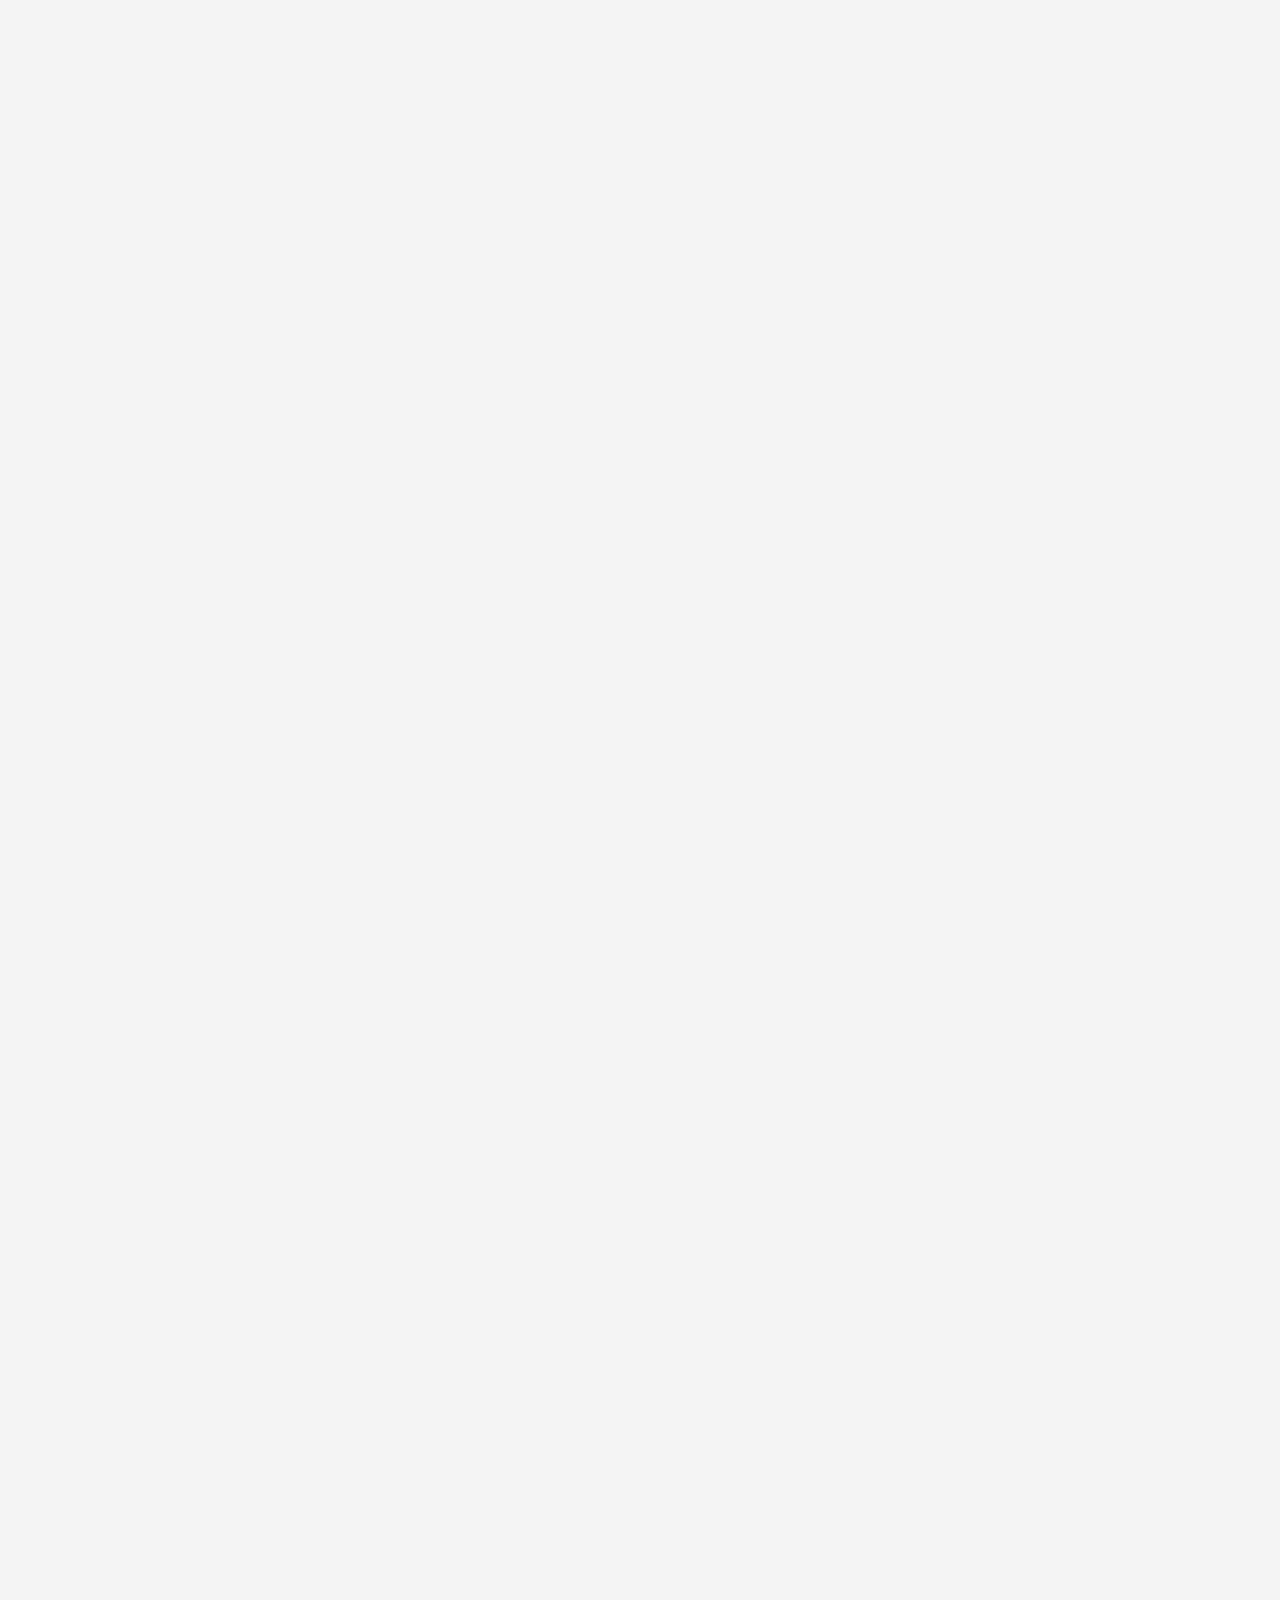
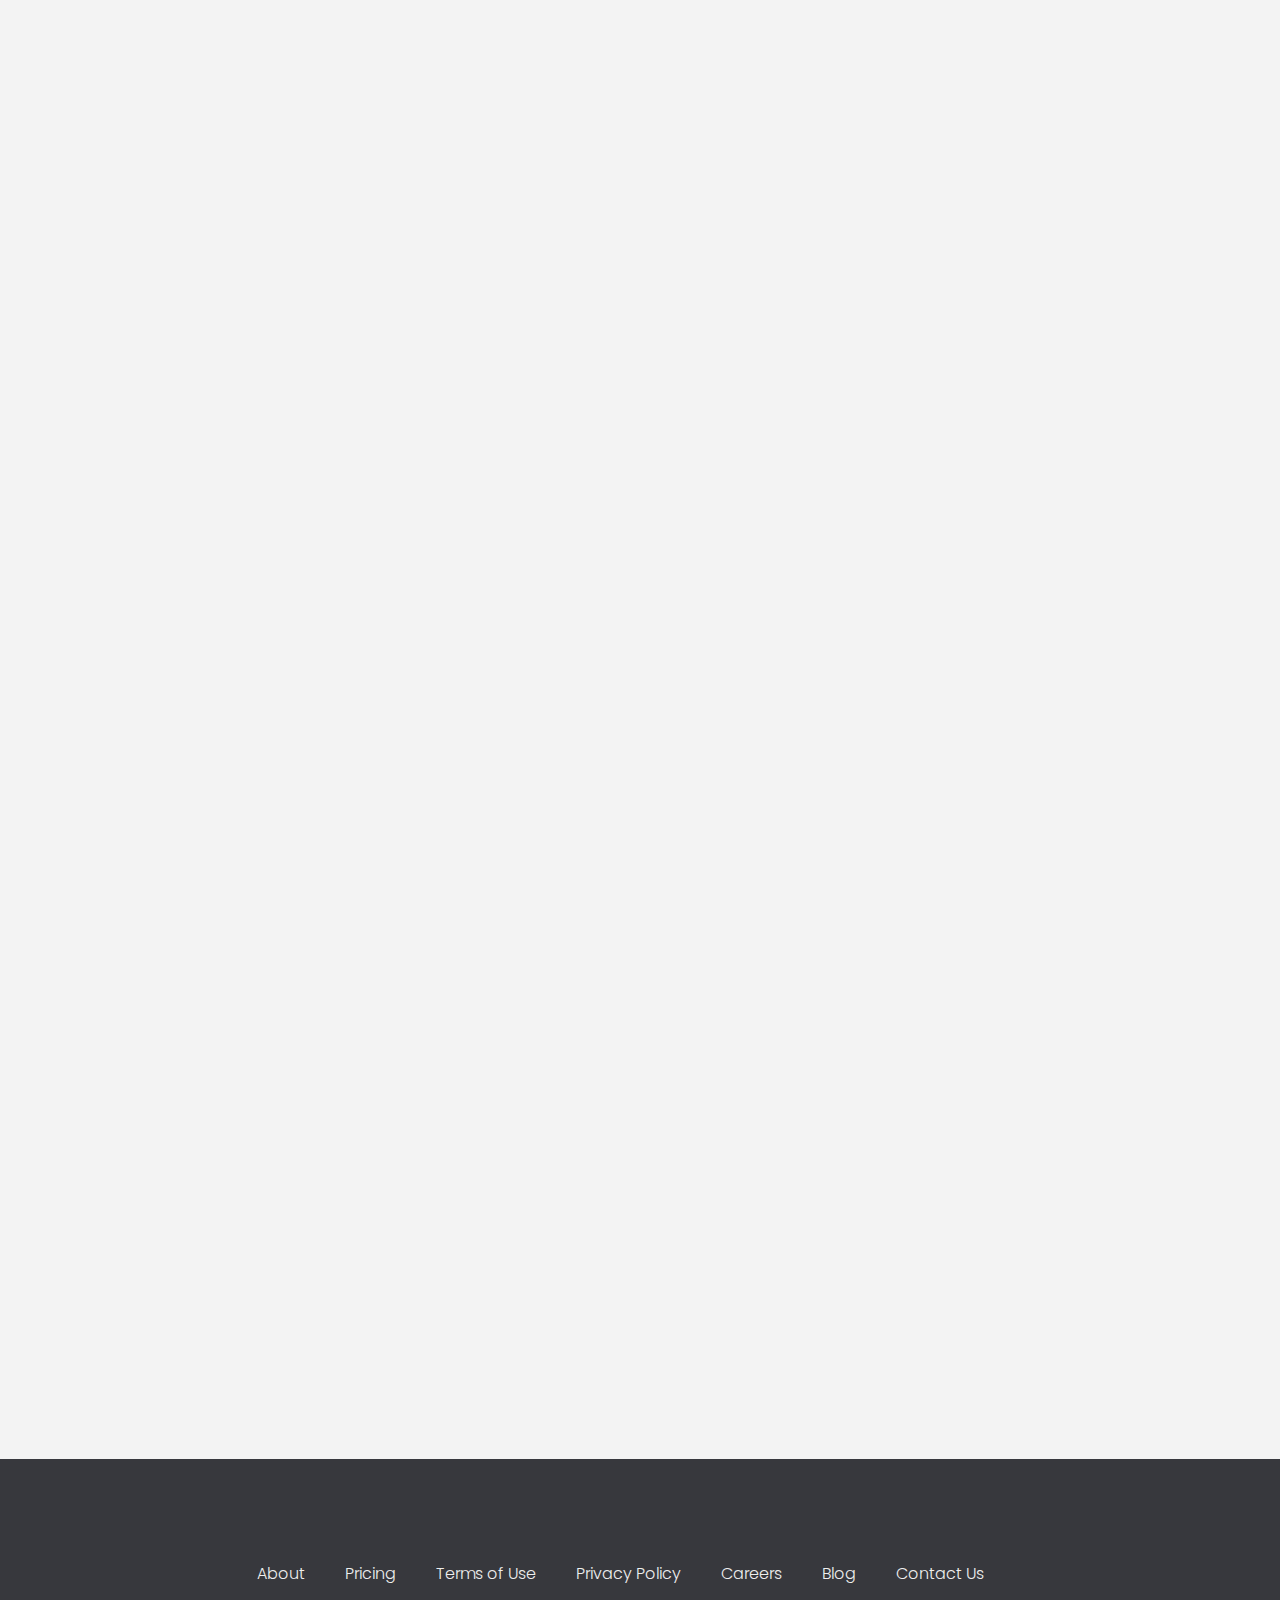
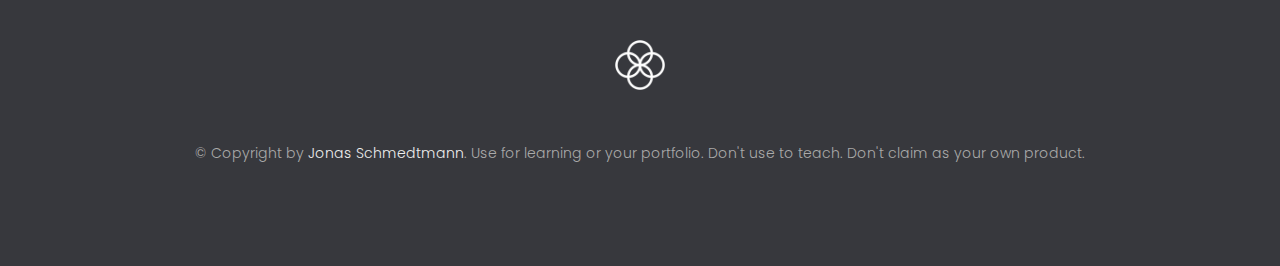
==== commit 59885d28: "Slider working" ====
--- a/13-Advanced-DOM-Bankist/index.html
+++ b/13-Advanced-DOM-Bankist/index.html
@@ -12,6 +12,8 @@
     />
     <link rel="stylesheet" href="style.css" />
     <title>Bankist | When Banking meets Minimalist</title>
+
+    <script defer src="script.js"></script>
   </head>
   <body>
     <header class="header">
@@ -352,6 +354,7 @@
     </div>
     <div class="overlay hidden"></div>
 
-    <script src="script.js"></script>
+    <!-- Location for older browsers -->
+    <!-- <script src="script.js"></script> -->
   </body>
 </html>
